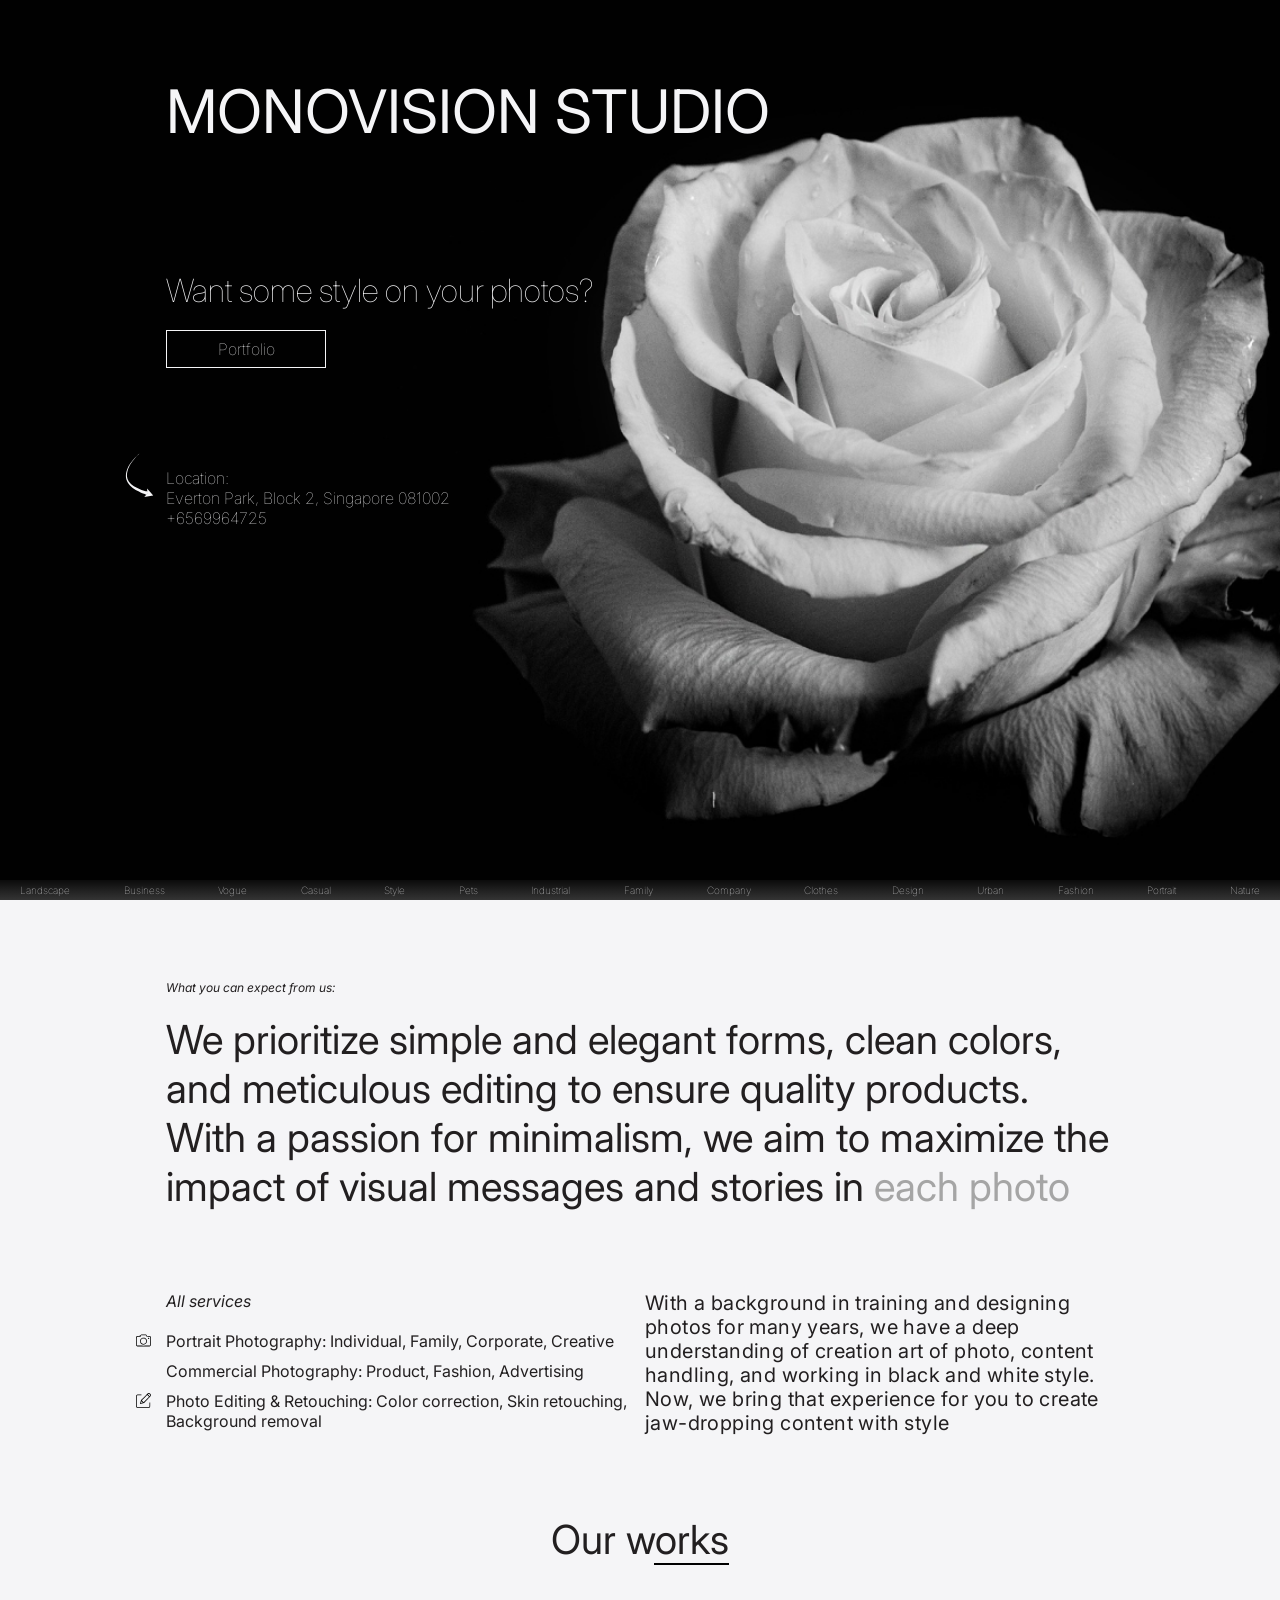
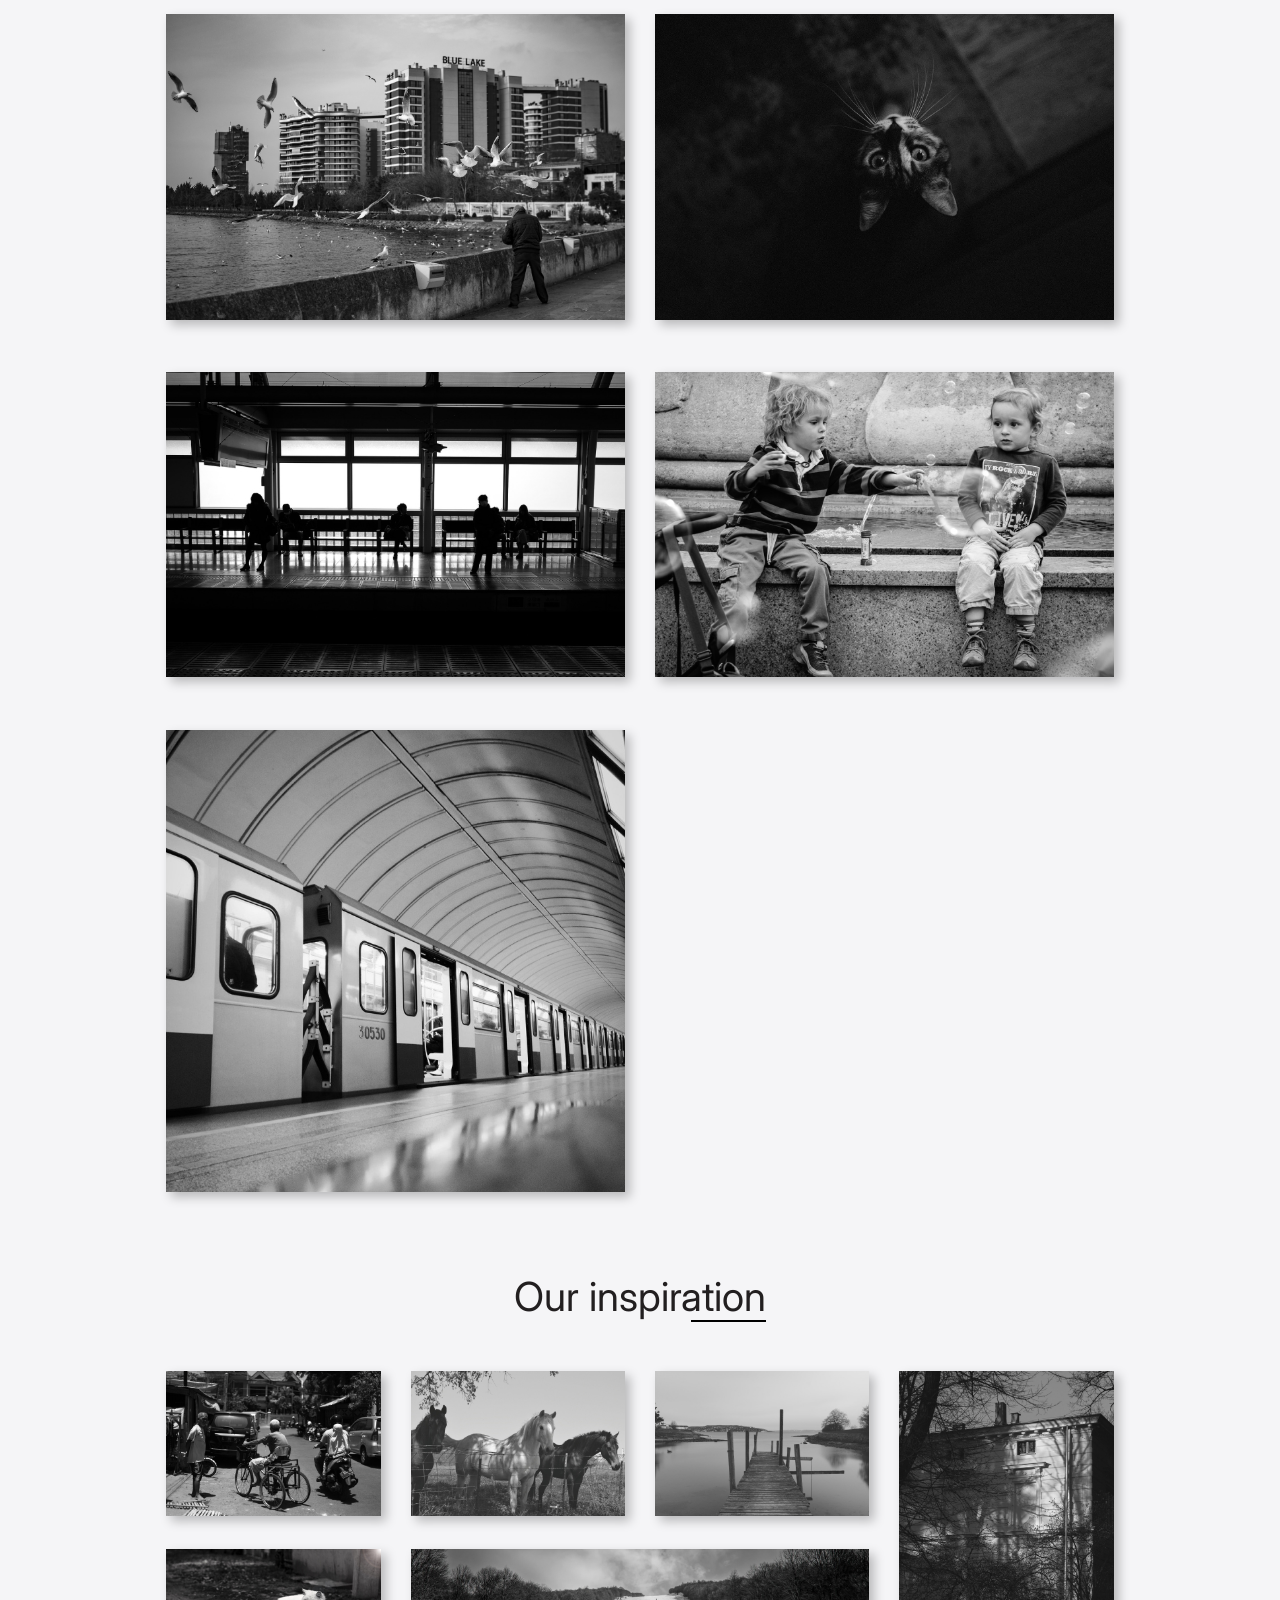
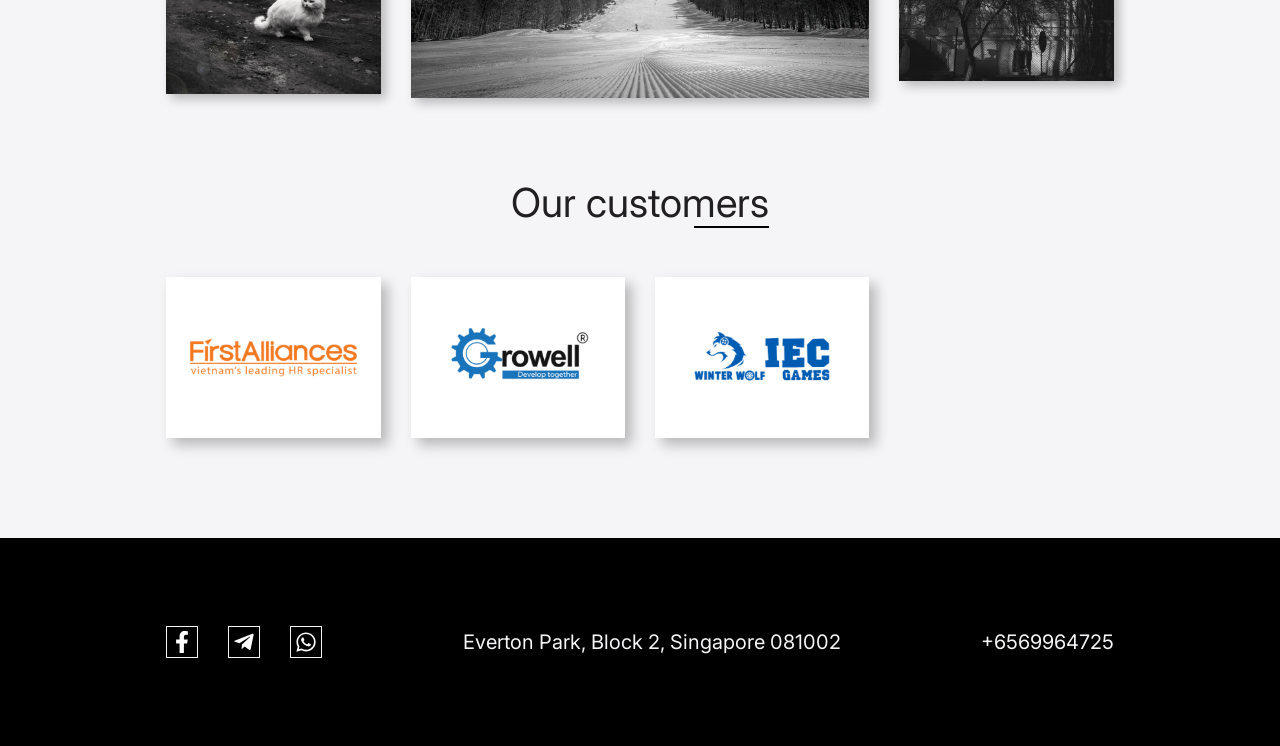
==== Project/src/index.html @ f1dce43c "initial commit" ====
<!DOCTYPE html>
<html lang="en">
	<head>
		<meta charset="UTF-8" />
		<meta name="viewport" content="width=device-width, initial-scale=1.0" />
		<meta name="description" content="Website for Monovision Studio" />
		<meta name="author" content="Awesome student" />
		<title>Monovision Studio</title>
		<link rel="stylesheet" href="css/modern-normalize.min.css" />
		<link
			href="https://fonts.googleapis.com/css2?family=Inter:ital,opsz,wght@0,14..32,100..900;1,14..32,100..900&display=swap"
			rel="stylesheet"
		/>
		<link rel="stylesheet" href="css/style.css" />
	</head>
	<body>
		<main>
			<section class="promo">
				<div class="container">
					<h1 class="promo__title">Monovision Studio</h1>
					<h2 class="promo__subtitle">Want some style on your photos?</h2>
					<a href="#" class="btn">Portfolio</a>
					<div class="promo__address">
						Location:
						<address>Everton Park, Block 2, Singapore 081002</address>
						<a href="tel:+6569964725">+6569964725</a>
					</div>
				</div>
				<ul class="keywords">
					<li>Landscape</li>
					<li>Business</li>
					<li>Vogue</li>
					<li>Casual</li>
					<li>Style</li>
					<li>Pets</li>
					<li>Industrial</li>
					<li>Family</li>
					<li>Company</li>
					<li>Clothes</li>
					<li>Design</li>
					<li>Urban</li>
					<li>Fashion</li>
					<li>Portrait</li>
					<li>Nature</li>
				</ul>
			</section>
			<section class="about">
				<div class="container">
					<h2 class="about__title">What you can expect from us:</h2>
					<p class="about__text">
						We prioritize simple and elegant forms, clean colors, and meticulous
						editing to ensure quality products. With a passion for minimalism,
						we aim to maximize the impact of visual messages and stories in
						<span>each photo</span>
					</p>
					<div class="services">
						<div class="services__items">
							<div class="services__item-subtitle">All services</div>
							<ul>
								<li>
									Portrait Photography: Individual, Family, Corporate, Creative
								</li>
								<li>Commercial Photography: Product, Fashion, Advertising</li>
								<li>
									Photo Editing & Retouching: Color correction, Skin retouching,
									Background removal
								</li>
							</ul>
						</div>
						<p class="services__text">
							With a background in training and designing photos for many years,
							we have a deep understanding of creation art of photo, content
							handling, and working in black and white style. <br />Now, we
							bring that experience for you to create jaw-dropping content with
							style
						</p>
					</div>
				</div>
			</section>
			<section class="works">
				<div class="container">
					<h2 class="title"><span>Our works</span></h2>
					<div class="works__grid">
						<img src="img/works/bridge.jpg" alt="bridge" />
						<img src="img/works/cat.jpg" alt="cat" />
						<img src="img/works/train.jpg" alt="train" />
						<img src="img/works/children.jpg" alt="children" />
						<img src="img/works/underground.jpg" alt="underground" />
					</div>
				</div>
			</section>
			<section class="inspiration">
				<div class="container">
					<h2 class="title"><span>Our inspiration</span></h2>
					<div class="inspiration__grid">
						<img src="img/inspiration/man.jpg" alt="man" />
						<img src="img/inspiration/horses.jpg" alt="horses" />
						<img src="img/inspiration/bridge.jpg" alt="bridge" />
						<img
							id="tenement"
							src="img/inspiration/tenement.jpg"
							alt="tenement"
						/>
						<img src="img/inspiration/cat.jpg" alt="cat" />
						<img id="sky" src="img/inspiration/sky.jpg" alt="sky" />
					</div>
				</div>
			</section>
			<section class="customers">
				<div class="container">
					<h2 class="title"><span>Our customers</span></h2>
					<div class="customers__wrapper">
						<img src="logo/logo-first-alliances.jpg" alt="first-alliances" />
						<img src="logo/logo-growell.jpg" alt="growell" />
						<img src="logo/logo-iec-winter-wolf.jpg" alt="iec-winter-wolf" />
					</div>
				</div>
			</section>
			<footer class="footer">
				<ul class="footer__social">
					<li>
						<a href="#" class="footer__link">
							<img src="icons/facebook.svg" alt="facebook link" />
						</a>
					</li>
					<li>
						<a href="#" class="footer__link">
							<img src="icons/tg.svg" alt="tg link" />
						</a>
					</li>
					<li>
						<a href="#" class="footer__link">
							<img src="icons/whatsapp.svg" alt="whatsapp link" />
						</a>
					</li>
				</ul>
				<address class="footer__addr">
					Everton Park, Block 2, Singapore 081002
				</address>
				<a class="footer__tel" href="tel:+6569964725">+6569964725</a>
			</footer>
		</main>
	</body>
</html>
---- Project/src/css/style.css ----
h1,
h2,
h3,
h4,
h5,
figure,
p,
ol,
ul {
	margin: 0;
}

ol[role="list"],
ul[role="list"] {
	list-style: none;
	padding-inline: 0;
}

h1,
h2,
h3,
h4,
h5 {
	font-size: inherit;
	font-weight: inherit;
}

img {
	display: block;
	max-inline-size: 100%;
}

:root {
	--light-color: #f5f5f7;
	--dark-color: #221f20;
	--container-padding-inline: 13%;
	--footer-padding-inline: 10%;
	@media screen and (max-width: 768px) {
		--container-padding-inline: 6%;
		--footer-padding-inline: 6%;
	}
	@media screen and (max-width: 576px) {
		--container-padding-inline: 15px;
		--footer-padding-inline: 15px;
	}
}

html {
	font-family: "Inter", sans-serif;
}

.container {
	padding: 0 var(--container-padding-inline);
}

.title {
	color: var(--dark-color, #221f20);
	text-align: center;
	font-size: 40px;
	font-style: normal;
	font-weight: 400;
	line-height: normal;
	span {
		position: relative;
	}
	span::after {
		content: "";
		display: block;
		position: absolute;
		bottom: -1px;
		right: 0;
		width: 75px;
		height: 2px;
		background-color: #000;
	}
}

.promo {
	position: relative;
	min-height: 100vh;
	background: url("../img/main_bg.jpg") center center / cover no-repeat;
	padding-top: 75px;
	@media screen and (max-width: 768px) {
		& {
			background-image: url("../img/tablet_bg.jpg");
		}
	}
	@media screen and (max-width: 576px) {
		min-height: 500px;
		padding-top: 50px;
	}
}

.promo__title {
	color: var(--light-color, #f5f5f7);
	font-size: 60px;
	font-weight: 400;
	line-height: normal;
	text-transform: uppercase;
	@media screen and (max-width: 768px) {
		font-size: 48px;
	}
	@media screen and (max-width: 576px) {
		font-size: 26px;
	}
}

.promo__subtitle {
	margin-top: 124px;
	color: var(--light-color, #f5f5f7);
	font-size: 32px;
	font-weight: 100;
	line-height: normal;
	@media screen and (max-width: 768px) {
		& {
			margin-top: 80px;
		}
	}
	@media screen and (max-width: 576px) {
		margin-top: 30px;
		font-size: 16px;
	}
}

.btn {
	display: flex;
	justify-content: center;
	align-items: center;
	text-decoration: none;
	margin-top: 20px;
	padding: 3px 10px;
	width: 160px;
	min-height: 38px;
	border: 1px solid var(--light-color, #f5f5f7);
	background: rgba(217, 217, 217, 0);
	color: var(--light-color, #f5f5f7);
	font-size: 16px;
	font-weight: 100;
	line-height: normal;
	cursor: pointer;
	transition: all 0.3s ease-out;
	@media screen and (max-width: 576px) {
		font-size: 14px;
		width: 120px;
		min-height: 30px;
	}
}

.btn:hover {
	font-weight: 500;
	box-shadow: 5px 5px 10px 0px rgba(255, 255, 255, 0.62);
}

.promo__address {
	position: relative;
	margin-top: 100px;
	color: var(--light-color, #f5f5f7);
	font-size: 16px;
	font-style: normal;
	font-weight: 100;
	line-height: normal;
	address {
		font-style: normal;
	}
	a {
		color: inherit;
		text-decoration: none;
	}
	&::before {
		content: "";
		display: block;
		position: absolute;
		left: -45px;
		top: -17px;
		width: 40px;
		height: 49px;
		background: url("../icons/arrow.svg") center center / cover no-repeat;
	}
	@media screen and (max-width: 768px) {
		& {
			margin-top: 80px;
		}
		&::before {
			left: -40px;
		}
	}
	@media screen and (max-width: 750px) {
		&::before {
			display: none;
		}
	}
	@media screen and (max-width: 576px) {
		margin-top: 233px;
	}
}

.keywords {
	display: flex;
	justify-content: space-between;
	align-items: center;
	position: absolute;
	bottom: 0;
	padding: 0 360px;
	width: 100%;
	height: 20px;
	background: linear-gradient(
		180deg,
		rgba(255, 255, 255, 0.04) 0%,
		rgba(255, 255, 255, 0.12) 50%,
		rgba(255, 255, 255, 0.2) 100%
	);
	li {
		list-style-type: none;
		color: var(--light-color, #f5f5f7);
		font-size: 10px;
		font-weight: 100;
		line-height: normal;
	}
	@media screen and (max-width: 1440px) {
		& {
			padding: 0 20px;
		}
	}
	@media screen and (max-width: 768px) {
		& li:nth-last-child(-n + 6) {
			display: none;
		}
	}
	@media screen and (max-width: 576px) {
		& {
			margin-top: 10px;
		}
		& li:nth-last-child(-n + 11) {
			display: none;
		}
	}
}

.about {
	padding-top: 80px;
	background-color: var(--light-color);
	@media screen and (max-width: 576px) {
		padding-top: 50px;
	}
}

.about__title {
	color: var(--dark-color, #221f20);
	font-size: 12px;
	font-style: italic;
	font-weight: 400;
	line-height: normal;
}

.about__text {
	width: 1100px;
	margin-top: 20px;
	color: var(--dark-color, #221f20);
	font-size: 40px;
	font-weight: 400;
	line-height: normal;
	span {
		color: #a5a5a5;
	}
	@media screen and (max-width: 1440px) {
		width: 100%;
	}
	@media screen and (max-width: 768px) {
		font-size: 24px;
	}
	@media screen and (max-width: 375px) {
		font-size: 16px;
	}
}

.services {
	display: flex;
	column-gap: 10px;
	margin-top: 80px;
	@media screen and (max-width: 768px) {
		margin-top: 40px;
		flex-wrap: wrap;
		row-gap: 40px;
	}
	@media screen and (max-width: 375px) {
		margin-top: 20px;
		row-gap: 20px;
	}
}

.services__items {
	width: 50%;
	ul {
		margin-top: 20px;
		padding: 0;
	}
	li {
		position: relative;
		margin-top: 10px;
		list-style-type: none;
		color: var(--dark-color, #221f20);
		font-size: 16px;
		font-style: normal;
		font-weight: 400;
		line-height: normal;
		&:first-child::before {
			content: "";
			display: block;
			position: absolute;
			left: -30px;
			top: 2px;
			width: 15px;
			height: 15px;
			background: url("../icons/camera.svg") center center / cover no-repeat;
		}
		&:nth-child(3):before {
			content: "";
			display: block;
			position: absolute;
			left: -30px;
			top: 2px;
			width: 15px;
			height: 15px;
			background: url("../icons/edit.svg") center center / cover no-repeat;
		}
	}
	@media screen and (max-width: 768px) {
		& {
			width: 100%;
		}
		& li:first-child::before {
			left: -25px;
		}
		& li:nth-child(3):before {
			left: -25px;
		}
	}
	@media screen and (max-width: 576px) {
		& li:first-child::before {
			display: none;
		}
		& li:nth-child(3):before {
			display: none;
		}
	}
	@media screen and (max-width: 375px) {
		& li {
			font-size: 14px;
			margin-top: 5px;
		}
	}
}

.services__item-subtitle {
	color: var(--dark-color, #221f20);
	font-size: 16px;
	font-style: italic;
	font-weight: 400;
	line-height: normal;
	@media screen and (max-width: 375px) {
		font-size: 12px;
	}
}

.services__text {
	width: 50%;
	color: var(--dark-color, #221f20);
	font-size: 20px;
	font-weight: 400;
	line-height: normal;
	letter-spacing: 0.4px;
	@media screen and (max-width: 768px) {
		width: 100%;
	}
	@media screen and (max-width: 375px) {
		font-size: 12px;
		letter-spacing: 0.24px;
	}
}

.works {
	padding-top: 80px;
	background-color: var(--light-color);
}

.works__grid {
	display: grid;
	grid-template-columns: repeat(2, 1fr);
	grid-template-rows: repeat(2, 1fr) 1.5fr;
	column-gap: 30px;
	row-gap: 50px;
	margin-top: 50px;
	img {
		width: 100%;
		box-shadow: 5px 5px 10px 0px rgba(0, 0, 0, 0.25);
	}
}

.inspiration {
	padding-top: 80px;
	background-color: var(--light-color);
}

.inspiration__grid {
	display: grid;
	grid-template-columns: repeat(4, 1fr);
	grid-template-rows: repeat(2, 1fr);
	gap: 30px;
	margin-top: 50px;
	img {
		width: 100%;
		box-shadow: 5px 5px 10px 0px rgba(0, 0, 0, 0.25);
	}
}

#tenement {
	grid-row: 1/3;
	grid-column: 4/5;
}

#sky {
	grid-column: 2/4;
}

.customers {
	padding-top: 80px;
	padding-bottom: 100px;
	background-color: var(--light-color);
}

.customers__wrapper {
	margin-top: 50px;
	display: flex;
	flex-wrap: wrap;
	gap: 30px;
	img {
		width: calc((100% - 90px) / 4);
		box-shadow: 7px 7px 12px 0px rgba(0, 0, 0, 0.25);
	}
}

.footer {
	display: flex;
	justify-content: space-between;
	align-items: center;
	padding: 88px var(--container-padding-inline);
	background: #000;
	color: var(--light-color, #f5f5f7);
	font-size: 20px;
	font-style: normal;
	font-weight: 400;
	line-height: normal;
}

.footer__addr {
	font-style: normal;
}

.footer__tel {
	color: var(--light-color, #f5f5f7);
	text-decoration: none;
}

.footer__social {
	padding-left: 0;
	display: flex;
	column-gap: 30px;
	list-style: none;
	li {
		width: 32px;
		height: 32px;
		border: 1px solid var(--light-color, #f5f5f7);
		background: rgba(217, 217, 217, 0);
		a {
			display: flex;
			justify-content: center;
			align-items: center;
			width: 100%;
			height: 100%;
			img {
				width: 22px;
				height: 22px;
			}
		}
	}
}
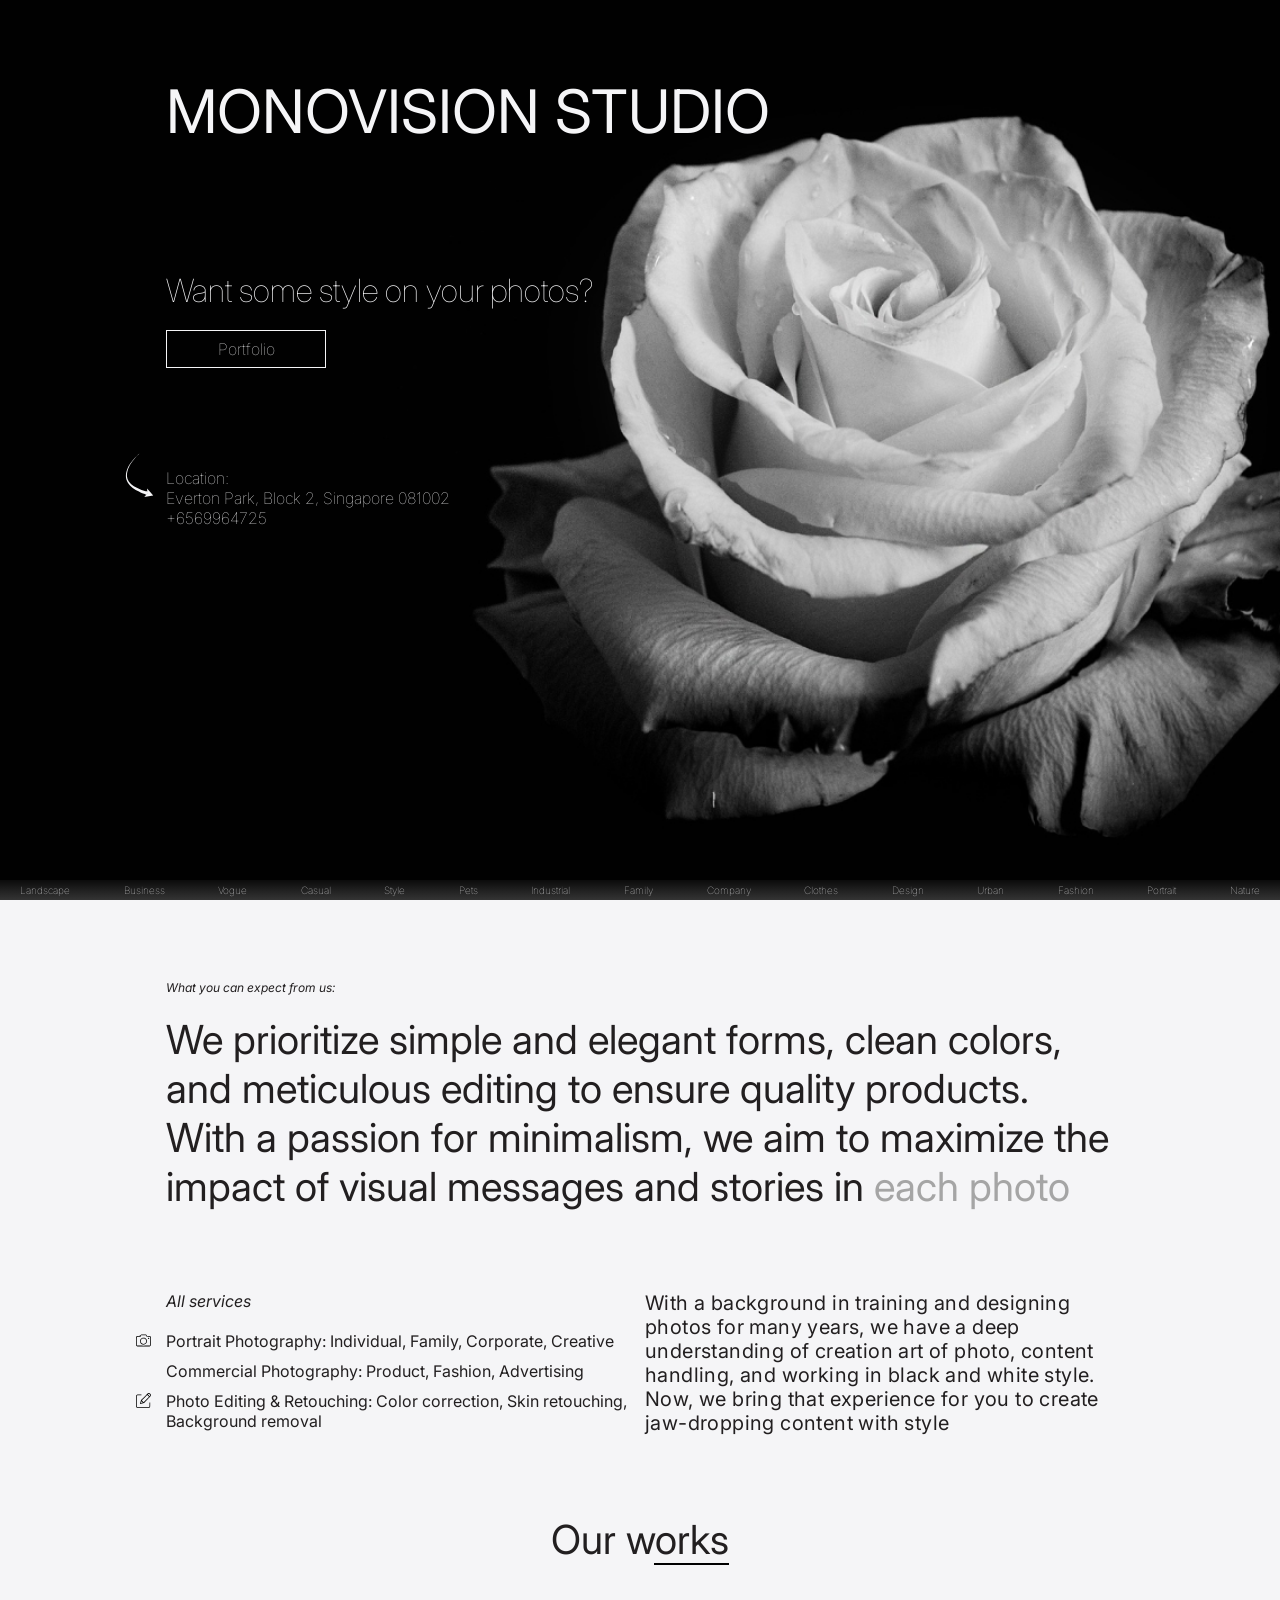
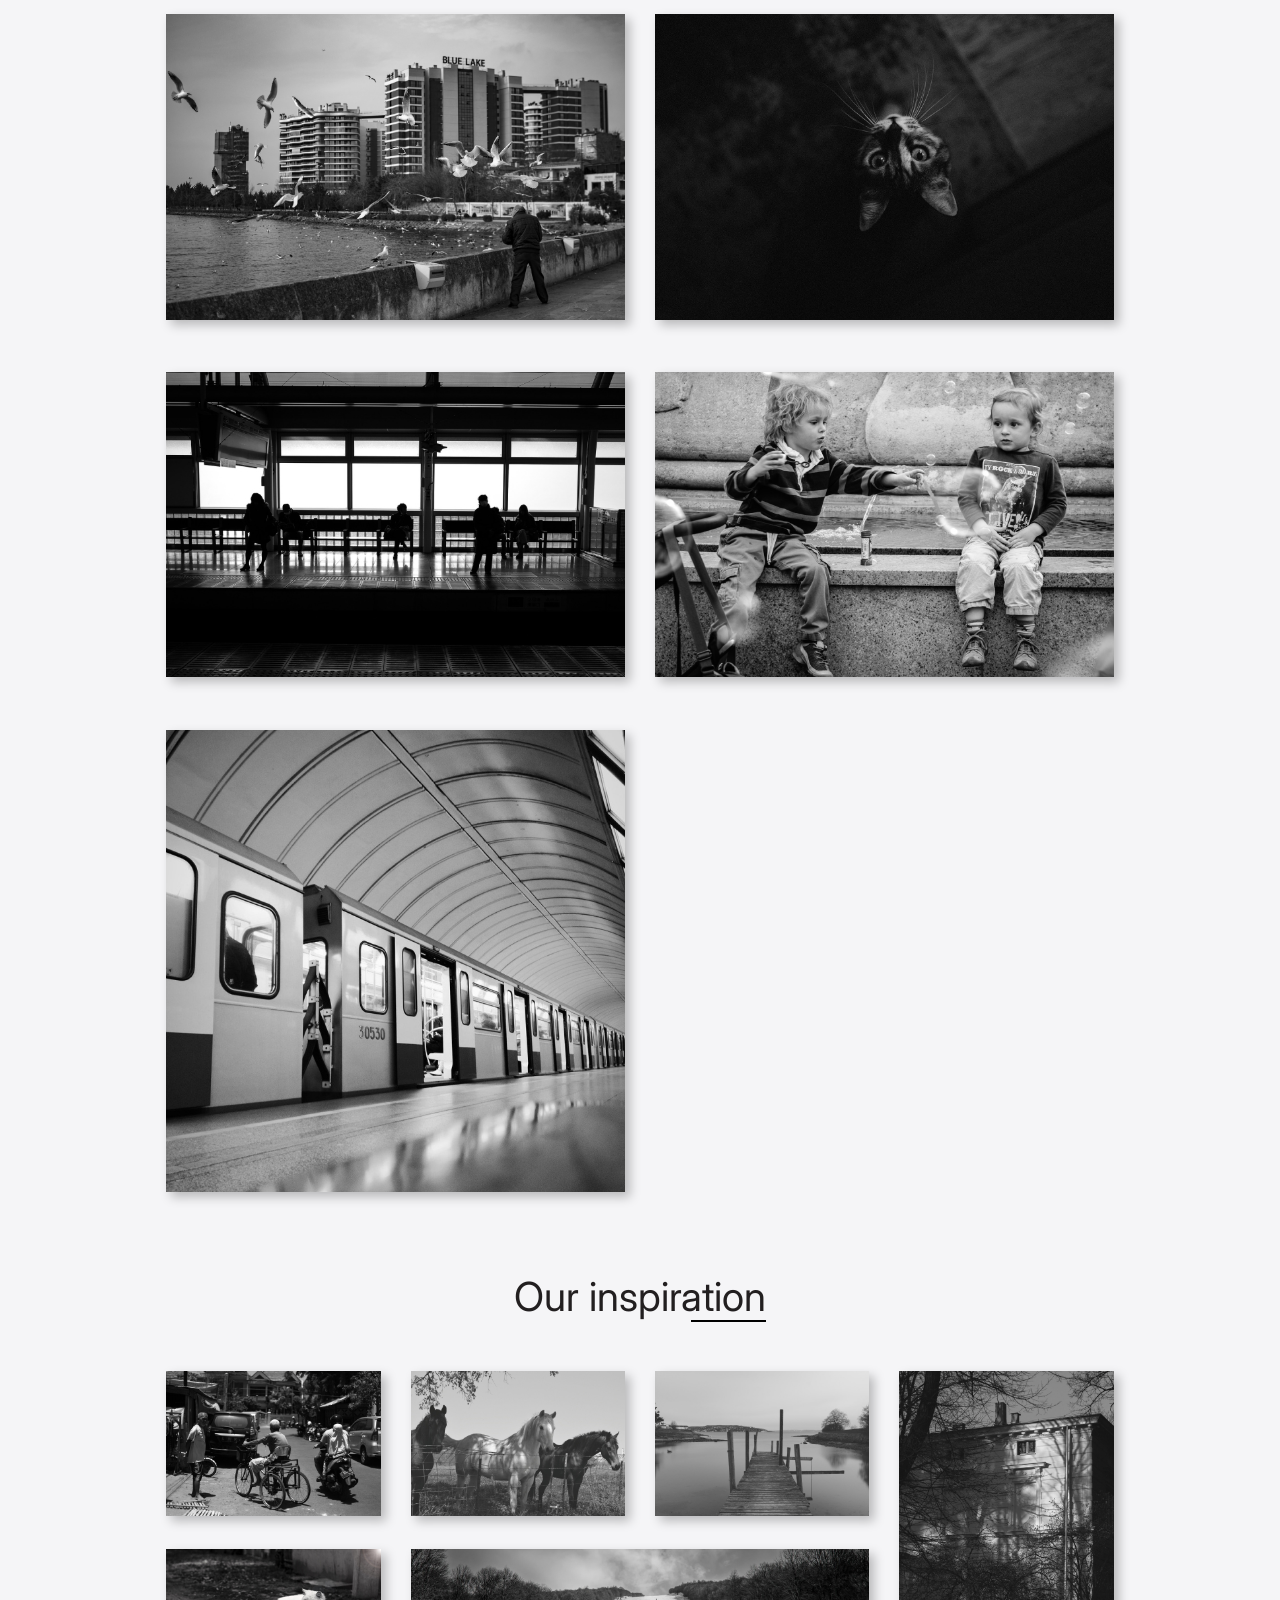
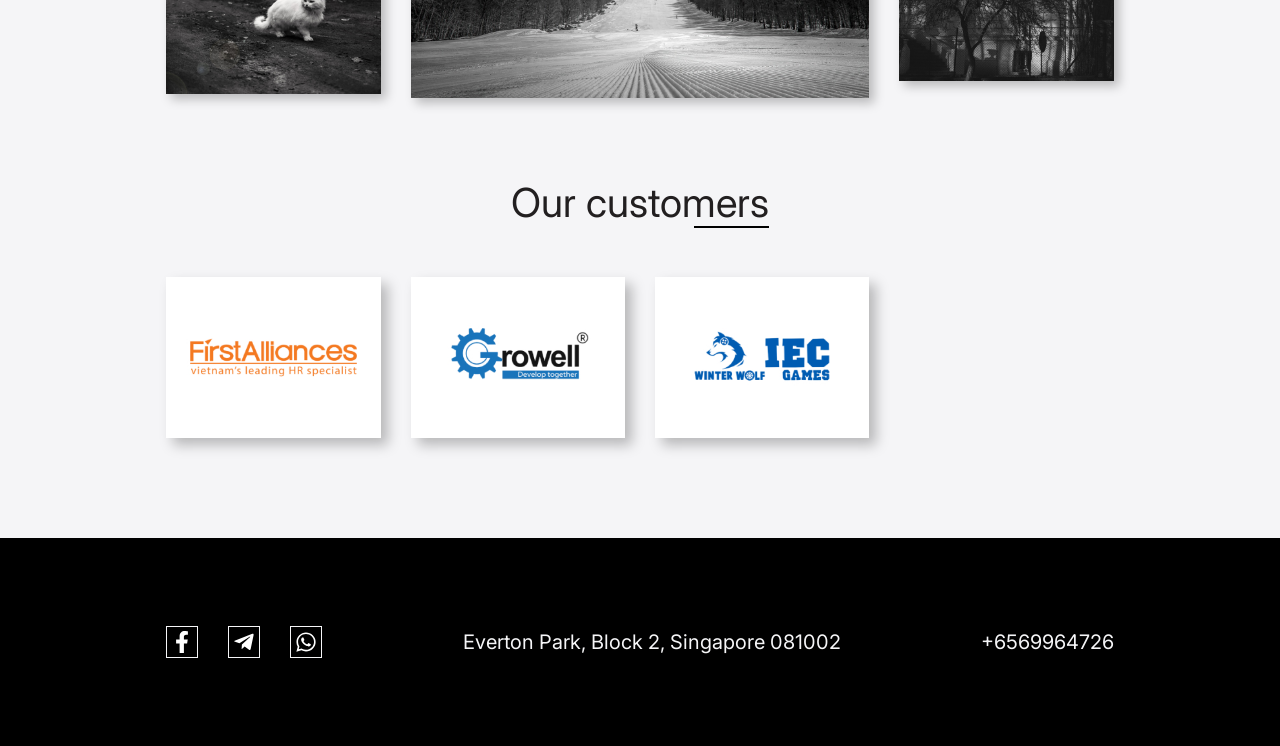
==== commit 440bf534: "change tel number2" ====
--- a/Project/src/index.html
+++ b/Project/src/index.html
@@ -1,144 +1,142 @@
 <!DOCTYPE html>
 <html lang="en">
-	<head>
-		<meta charset="UTF-8" />
-		<meta name="viewport" content="width=device-width, initial-scale=1.0" />
-		<meta name="description" content="Website for Monovision Studio" />
-		<meta name="author" content="Awesome student" />
-		<title>Monovision Studio</title>
-		<link rel="stylesheet" href="css/modern-normalize.min.css" />
-		<link
-			href="https://fonts.googleapis.com/css2?family=Inter:ital,opsz,wght@0,14..32,100..900;1,14..32,100..900&display=swap"
-			rel="stylesheet"
-		/>
-		<link rel="stylesheet" href="css/style.css" />
-	</head>
-	<body>
-		<main>
-			<section class="promo">
-				<div class="container">
-					<h1 class="promo__title">Monovision Studio</h1>
-					<h2 class="promo__subtitle">Want some style on your photos?</h2>
-					<a href="#" class="btn">Portfolio</a>
-					<div class="promo__address">
-						Location:
-						<address>Everton Park, Block 2, Singapore 081002</address>
-						<a href="tel:+6569964725">+6569964725</a>
+
+<head>
+	<meta charset="UTF-8" />
+	<meta name="viewport" content="width=device-width, initial-scale=1.0" />
+	<meta name="description" content="Website for Monovision Studio" />
+	<meta name="author" content="Awesome student" />
+	<title>Monovision studio</title>
+	<link rel="stylesheet" href="css/modern-normalize.min.css" />
+	<link
+		href="https://fonts.googleapis.com/css2?family=Inter:ital,opsz,wght@0,14..32,100..900;1,14..32,100..900&display=swap"
+		rel="stylesheet" />
+	<link rel="stylesheet" href="css/style.css" />
+</head>
+
+<body>
+	<main>
+		<section class="promo">
+			<div class="container">
+				<h1 class="promo__title">Monovision studio</h1>
+				<h2 class="promo__subtitle">Want some style on your photos?</h2>
+				<a href="#" class="btn">Portfolio</a>
+				<div class="promo__address">
+					Location:
+					<address>Everton Park, Block 2, Singapore 081002</address>
+					<a href="tel:+6569964725">+6569964725</a>
+				</div>
+			</div>
+			<ul class="keywords">
+				<li>Landscape</li>
+				<li>Business</li>
+				<li>Vogue</li>
+				<li>Casual</li>
+				<li>Style</li>
+				<li>Pets</li>
+				<li>Industrial</li>
+				<li>Family</li>
+				<li>Company</li>
+				<li>Clothes</li>
+				<li>Design</li>
+				<li>Urban</li>
+				<li>Fashion</li>
+				<li>Portrait</li>
+				<li>Nature</li>
+			</ul>
+		</section>
+		<section class="about">
+			<div class="container">
+				<h2 class="about__title">What you can expect from us:</h2>
+				<p class="about__text">
+					We prioritize simple and elegant forms, clean colors, and meticulous
+					editing to ensure quality products. With a passion for minimalism,
+					we aim to maximize the impact of visual messages and stories in
+					<span>each photo</span>
+				</p>
+				<div class="services">
+					<div class="services__items">
+						<div class="services__item-subtitle">All services</div>
+						<ul>
+							<li>
+								Portrait Photography: Individual, Family, Corporate, Creative
+							</li>
+							<li>Commercial Photography: Product, Fashion, Advertising</li>
+							<li>
+								Photo Editing & Retouching: Color correction, Skin retouching,
+								Background removal
+							</li>
+						</ul>
 					</div>
+					<p class="services__text">
+						With a background in training and designing photos for many years,
+						we have a deep understanding of creation art of photo, content
+						handling, and working in black and white style. <br />Now, we
+						bring that experience for you to create jaw-dropping content with
+						style
+					</p>
 				</div>
-				<ul class="keywords">
-					<li>Landscape</li>
-					<li>Business</li>
-					<li>Vogue</li>
-					<li>Casual</li>
-					<li>Style</li>
-					<li>Pets</li>
-					<li>Industrial</li>
-					<li>Family</li>
-					<li>Company</li>
-					<li>Clothes</li>
-					<li>Design</li>
-					<li>Urban</li>
-					<li>Fashion</li>
-					<li>Portrait</li>
-					<li>Nature</li>
-				</ul>
-			</section>
-			<section class="about">
-				<div class="container">
-					<h2 class="about__title">What you can expect from us:</h2>
-					<p class="about__text">
-						We prioritize simple and elegant forms, clean colors, and meticulous
-						editing to ensure quality products. With a passion for minimalism,
-						we aim to maximize the impact of visual messages and stories in
-						<span>each photo</span>
-					</p>
-					<div class="services">
-						<div class="services__items">
-							<div class="services__item-subtitle">All services</div>
-							<ul>
-								<li>
-									Portrait Photography: Individual, Family, Corporate, Creative
-								</li>
-								<li>Commercial Photography: Product, Fashion, Advertising</li>
-								<li>
-									Photo Editing & Retouching: Color correction, Skin retouching,
-									Background removal
-								</li>
-							</ul>
-						</div>
-						<p class="services__text">
-							With a background in training and designing photos for many years,
-							we have a deep understanding of creation art of photo, content
-							handling, and working in black and white style. <br />Now, we
-							bring that experience for you to create jaw-dropping content with
-							style
-						</p>
-					</div>
+			</div>
+		</section>
+		<section class="works">
+			<div class="container">
+				<h2 class="title"><span>Our works</span></h2>
+				<div class="works__grid">
+					<img src="img/works/bridge.jpg" alt="bridge" />
+					<img src="img/works/cat.jpg" alt="cat" />
+					<img src="img/works/train.jpg" alt="train" />
+					<img src="img/works/children.jpg" alt="children" />
+					<img src="img/works/underground.jpg" alt="underground" />
 				</div>
-			</section>
-			<section class="works">
-				<div class="container">
-					<h2 class="title"><span>Our works</span></h2>
-					<div class="works__grid">
-						<img src="img/works/bridge.jpg" alt="bridge" />
-						<img src="img/works/cat.jpg" alt="cat" />
-						<img src="img/works/train.jpg" alt="train" />
-						<img src="img/works/children.jpg" alt="children" />
-						<img src="img/works/underground.jpg" alt="underground" />
-					</div>
+			</div>
+		</section>
+		<section class="inspiration">
+			<div class="container">
+				<h2 class="title"><span>Our inspiration</span></h2>
+				<div class="inspiration__grid">
+					<img src="img/inspiration/man.jpg" alt="man" />
+					<img src="img/inspiration/horses.jpg" alt="horses" />
+					<img src="img/inspiration/bridge.jpg" alt="bridge" />
+					<img id="tenement" src="img/inspiration/tenement.jpg" alt="tenement" />
+					<img src="img/inspiration/cat.jpg" alt="cat" />
+					<img id="sky" src="img/inspiration/sky.jpg" alt="sky" />
 				</div>
-			</section>
-			<section class="inspiration">
-				<div class="container">
-					<h2 class="title"><span>Our inspiration</span></h2>
-					<div class="inspiration__grid">
-						<img src="img/inspiration/man.jpg" alt="man" />
-						<img src="img/inspiration/horses.jpg" alt="horses" />
-						<img src="img/inspiration/bridge.jpg" alt="bridge" />
-						<img
-							id="tenement"
-							src="img/inspiration/tenement.jpg"
-							alt="tenement"
-						/>
-						<img src="img/inspiration/cat.jpg" alt="cat" />
-						<img id="sky" src="img/inspiration/sky.jpg" alt="sky" />
-					</div>
+			</div>
+		</section>
+		<section class="customers">
+			<div class="container">
+				<h2 class="title"><span>Our customers</span></h2>
+				<div class="customers__wrapper">
+					<img src="logo/logo-first-alliances.jpg" alt="first-alliances" />
+					<img src="logo/logo-growell.jpg" alt="growell" />
+					<img src="logo/logo-iec-winter-wolf.jpg" alt="iec-winter-wolf" />
 				</div>
-			</section>
-			<section class="customers">
-				<div class="container">
-					<h2 class="title"><span>Our customers</span></h2>
-					<div class="customers__wrapper">
-						<img src="logo/logo-first-alliances.jpg" alt="first-alliances" />
-						<img src="logo/logo-growell.jpg" alt="growell" />
-						<img src="logo/logo-iec-winter-wolf.jpg" alt="iec-winter-wolf" />
-					</div>
-				</div>
-			</section>
-			<footer class="footer">
-				<ul class="footer__social">
-					<li>
-						<a href="#" class="footer__link">
-							<img src="icons/facebook.svg" alt="facebook link" />
-						</a>
-					</li>
-					<li>
-						<a href="#" class="footer__link">
-							<img src="icons/tg.svg" alt="tg link" />
-						</a>
-					</li>
-					<li>
-						<a href="#" class="footer__link">
-							<img src="icons/whatsapp.svg" alt="whatsapp link" />
-						</a>
-					</li>
-				</ul>
-				<address class="footer__addr">
-					Everton Park, Block 2, Singapore 081002
-				</address>
-				<a class="footer__tel" href="tel:+6569964725">+6569964725</a>
-			</footer>
-		</main>
-	</body>
-</html>
+			</div>
+		</section>
+		<footer class="footer">
+			<ul class="footer__social">
+				<li>
+					<a href="#" class="footer__link">
+						<img src="icons/facebook.svg" alt="facebook link" />
+					</a>
+				</li>
+				<li>
+					<a href="#" class="footer__link">
+						<img src="icons/tg.svg" alt="tg link" />
+					</a>
+				</li>
+				<li>
+					<a href="#" class="footer__link">
+						<img src="icons/whatsapp.svg" alt="whatsapp link" />
+					</a>
+				</li>
+			</ul>
+			<address class="footer__addr">
+				Everton Park, Block 2, Singapore 081002
+			</address>
+			<a class="footer__tel" href="tel:+6569964726">+6569964726</a>
+		</footer>
+	</main>
+</body>
+
+</html>
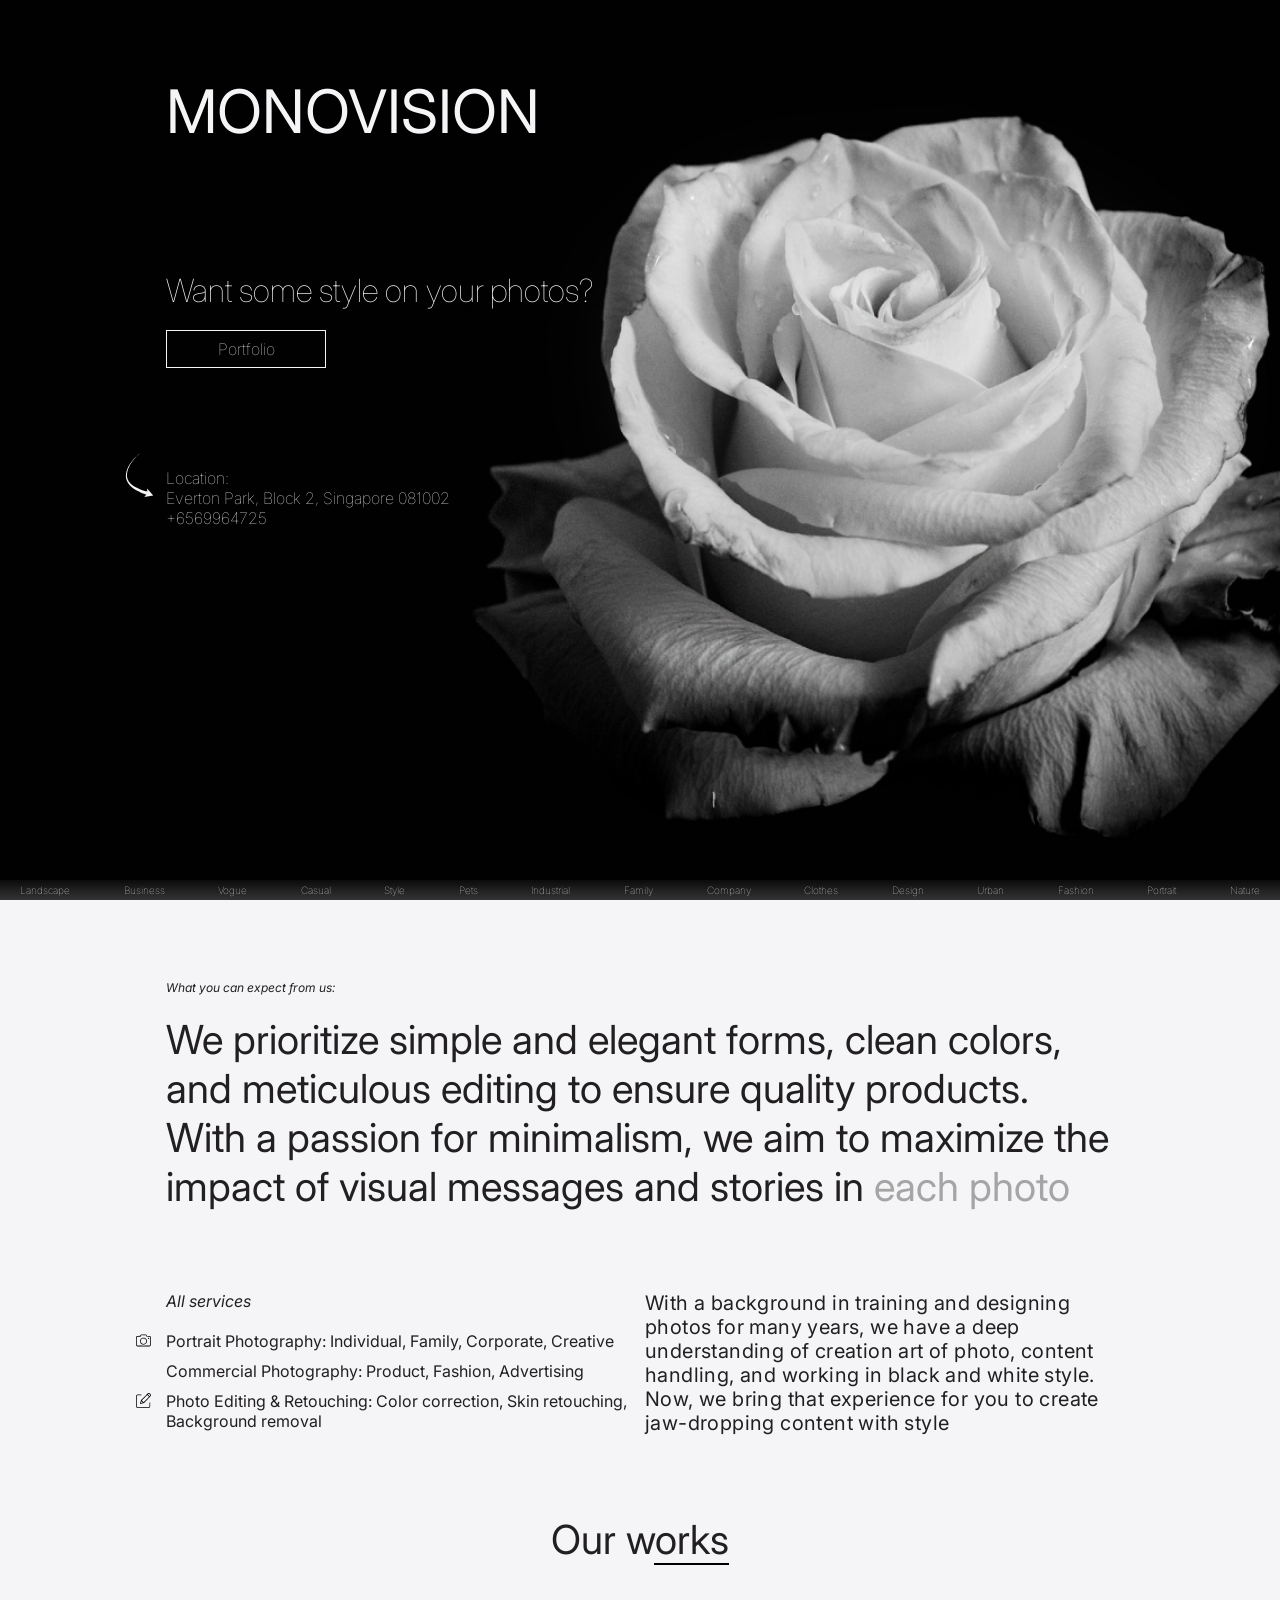
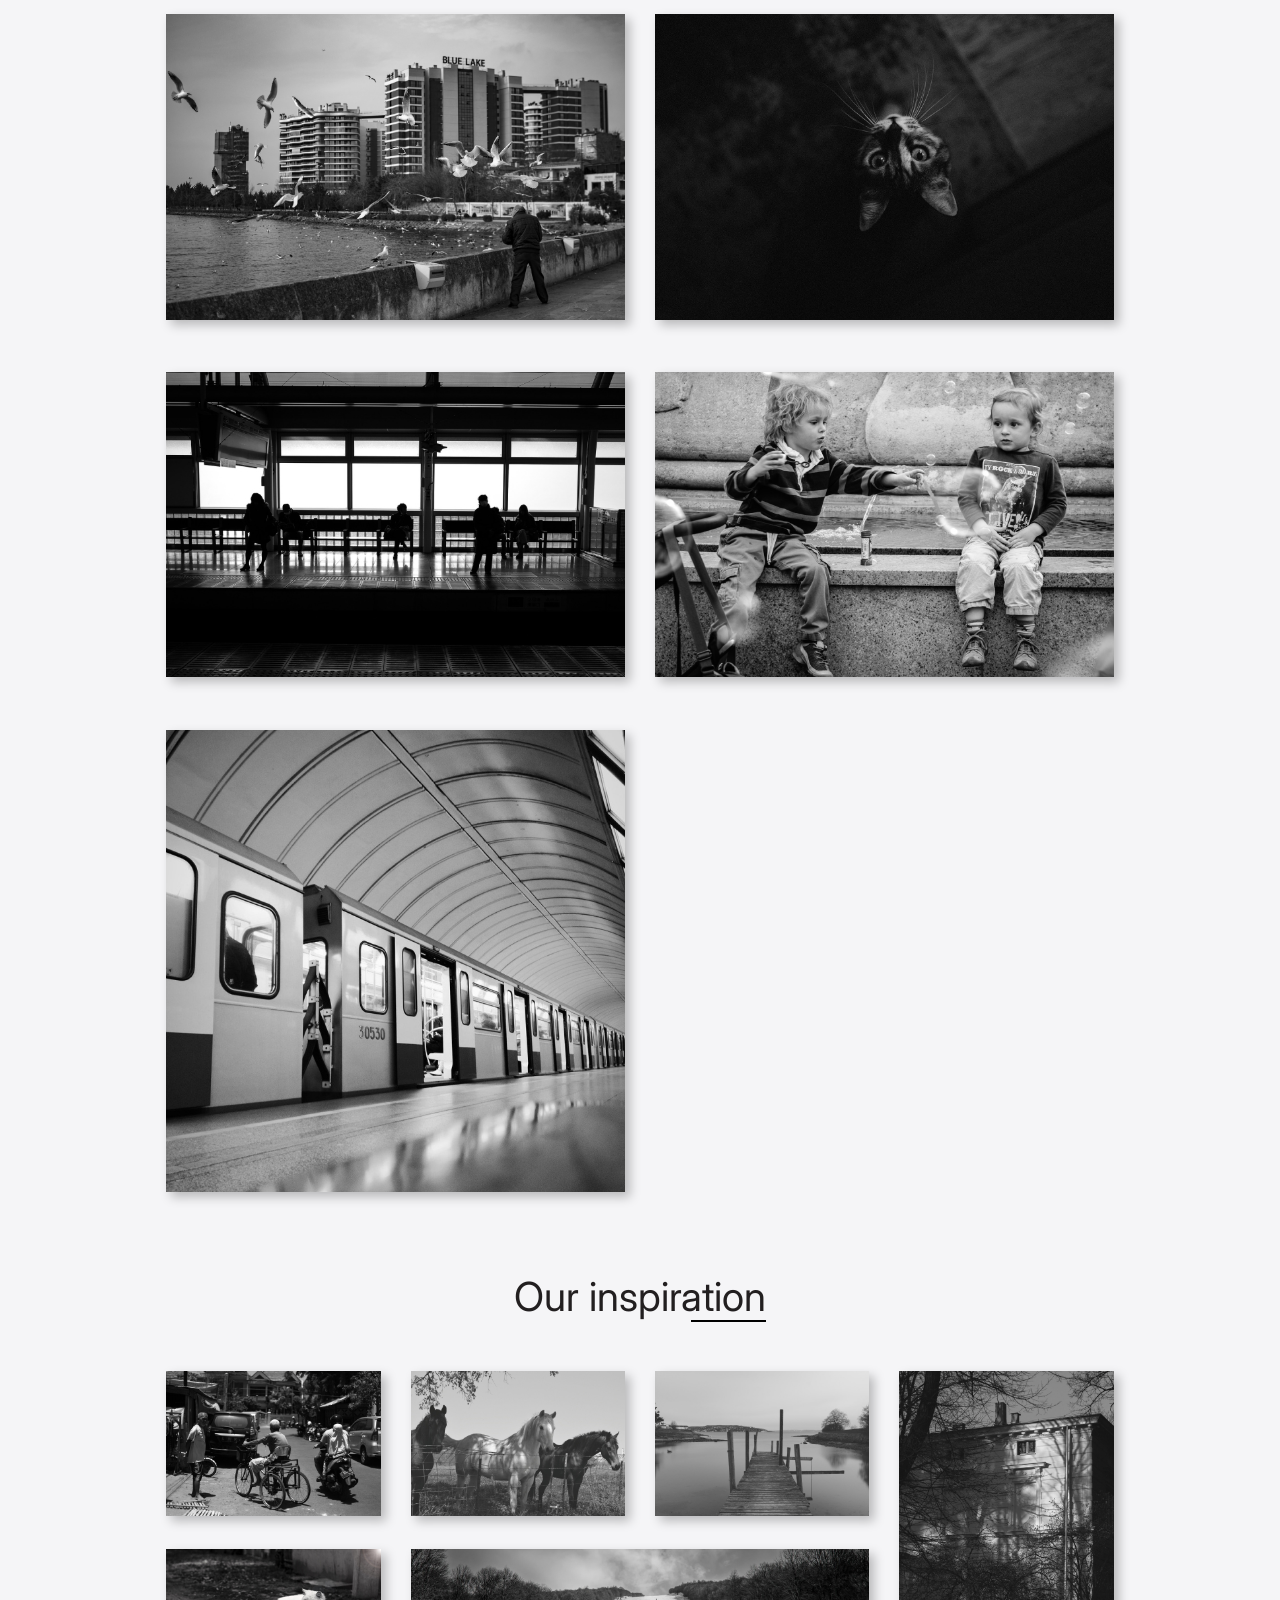
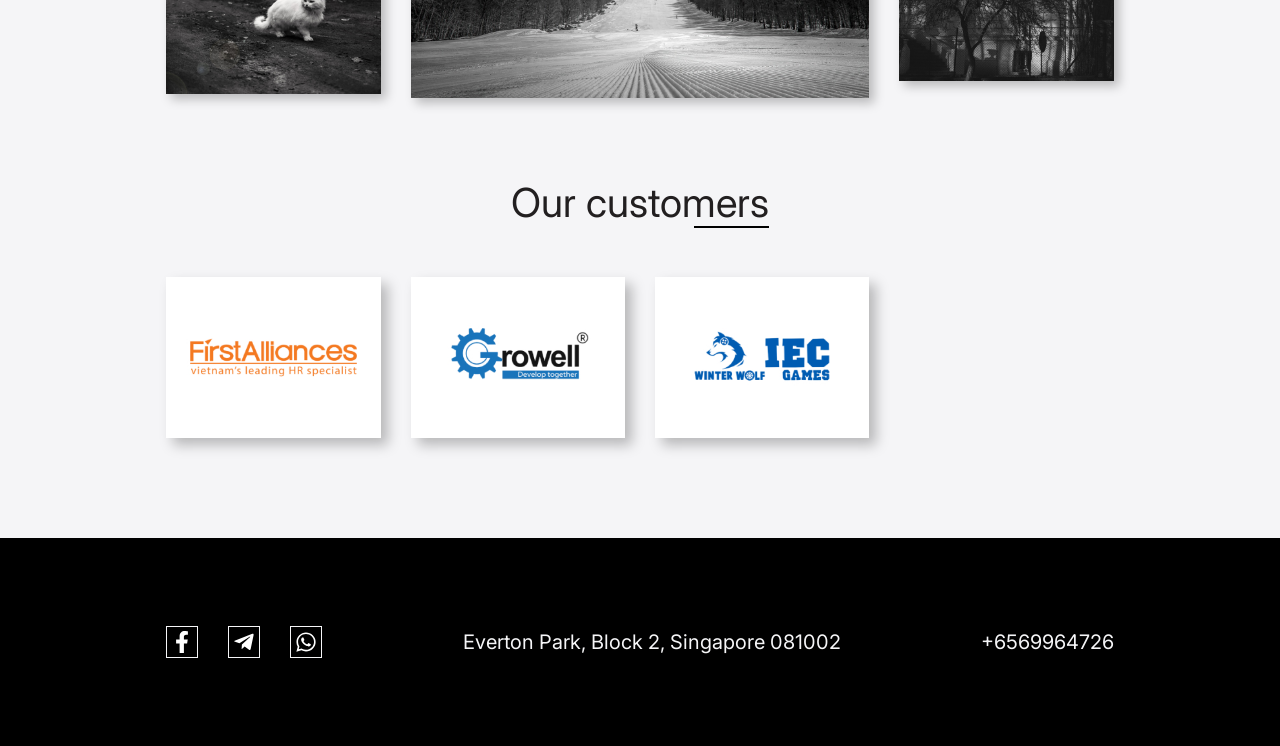
==== commit 033659e0: "change main title" ====
--- a/Project/src/index.html
+++ b/Project/src/index.html
@@ -18,7 +18,7 @@
 	<main>
 		<section class="promo">
 			<div class="container">
-				<h1 class="promo__title">Monovision studio</h1>
+				<h1 class="promo__title">Monovision</h1>
 				<h2 class="promo__subtitle">Want some style on your photos?</h2>
 				<a href="#" class="btn">Portfolio</a>
 				<div class="promo__address">
